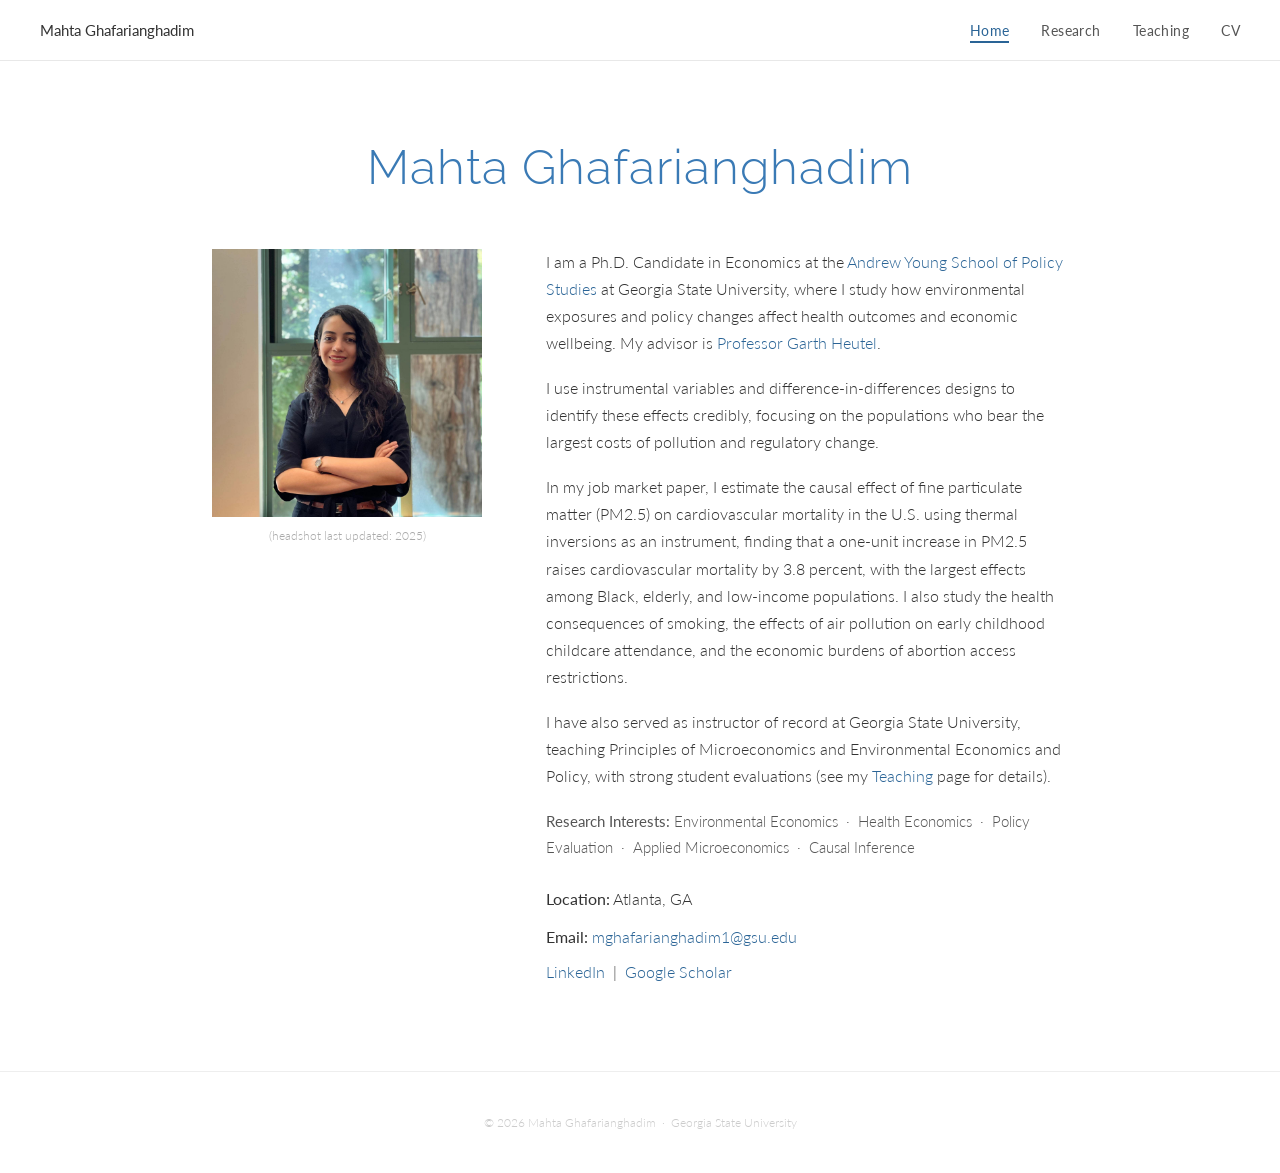
==== index.html @ 05ff89a2 "Add files via upload" ====
<!DOCTYPE html>
<html lang="en">
<head>
  <meta charset="UTF-8" />
  <meta name="viewport" content="width=device-width, initial-scale=1.0" />
  <title>Mahta Ghafarianghadim</title>
  <link rel="preconnect" href="https://fonts.googleapis.com" />
  <link rel="preconnect" href="https://fonts.gstatic.com" crossorigin />
  <link href="https://fonts.googleapis.com/css2?family=Raleway:wght@300;400&family=Lato:wght@300;400;700&display=swap" rel="stylesheet" />
  <link rel="stylesheet" href="style.css" />
</head>
<body>
<nav>
  <a class="nav-name" href="index.html">Mahta Ghafarianghadim</a>
  <ul>
    <li><a href="index.html" class="active">Home</a></li>
    <li><a href="research.html">Research</a></li>
    <li><a href="teaching.html">Teaching</a></li>
    <li><a href="cv.html">CV</a></li>
  </ul>
</nav>

<div class="page">
  <div class="name-header">
    <h1>Mahta Ghafarianghadim</h1>
  </div>

  <div class="home-grid">
    <div class="home-photo">
      <img src="mahta.jpg" alt="Mahta Ghafarianghadim" />
      <p class="photo-caption">(headshot last updated: 2025)</p>
    </div>
    <div class="home-bio">
      <p>
        I am a Ph.D. Candidate in Economics at the
        <a href="https://aysps.gsu.edu/economics/" target="_blank">Andrew Young School of Policy Studies</a>
        at Georgia State University, where I study how environmental exposures and policy changes affect health outcomes and economic wellbeing. My advisor is
        <a href="https://scholar.google.com/citations?user=TxYfplkAAAAJ&hl=en" target="_blank">Professor Garth Heutel</a>.
      </p>
      <p>
        I use instrumental variables and difference-in-differences designs to identify these effects credibly, focusing on the populations who bear the largest costs of pollution and regulatory change.
      </p>
      <p>
        In my job market paper, I estimate the causal effect of fine particulate matter (PM2.5) on cardiovascular mortality in the U.S. using thermal inversions as an instrument, finding that a one-unit increase in PM2.5 raises cardiovascular mortality by 3.8 percent, with the largest effects among Black, elderly, and low-income populations. I also study the health consequences of smoking, the effects of air pollution on early childhood childcare attendance, and the economic burdens of abortion access restrictions.
      </p>
      <p>
        I have also served as instructor of record at Georgia State University, teaching Principles of Microeconomics and Environmental Economics and Policy, with strong student evaluations (see my <a href="teaching.html">Teaching</a> page for details).
      </p>

      <p style="font-size:0.93rem;font-weight:300;color:#555;margin-top:0.2rem;">
        <strong style="font-weight:400;">Research Interests:</strong>
        Environmental Economics &nbsp;·&nbsp; Health Economics &nbsp;·&nbsp; Policy Evaluation &nbsp;·&nbsp; Applied Microeconomics &nbsp;·&nbsp; Causal Inference
      </p>

      <div class="contact-block">
        <p><strong style="font-weight:400;">Location:</strong> Atlanta, GA</p>
        <p style="margin-top:0.7rem;">
          <strong style="font-weight:400;">Email:</strong>
          <a href="mailto:mghafarianghadim1@gsu.edu">mghafarianghadim1@gsu.edu</a>
        </p>
        <p style="margin-top:0.5rem;">
          <a href="https://www.linkedin.com/in/mahta-ghafarian-ghadim-b3344017a" target="_blank">LinkedIn</a>
          &nbsp;|&nbsp;
          <a href="https://scholar.google.com/citations?user=0KQwgEEAAAAJ&hl=en" target="_blank">Google Scholar</a>
        </p>
      </div>
    </div>
  </div>
</div>

<footer>&copy; 2026 Mahta Ghafarianghadim &nbsp;·&nbsp; Georgia State University</footer>
</body>
</html>
---- style.css ----
* { box-sizing: border-box; margin: 0; padding: 0; }

body {
  font-family: "Lato", Arial, sans-serif;
  font-weight: 300;
  color: #333;
  background: #fff;
  font-size: 16px;
  line-height: 1.75;
}

a { color: #2a6496; text-decoration: none; }
a:hover { text-decoration: underline; }

/* NAV */
nav {
  display: flex;
  align-items: center;
  justify-content: space-between;
  padding: 1rem 2.5rem;
  border-bottom: 1px solid #e8e8e8;
  background: #fff;
  position: sticky;
  top: 0;
  z-index: 100;
}
.nav-name {
  font-family: "Lato", Arial, sans-serif;
  font-weight: 400;
  font-size: 0.95rem;
  color: #333;
  text-decoration: none;
}
.nav-name:hover { text-decoration: none; color: #2a6496; }
nav ul { list-style: none; display: flex; gap: 2rem; }
nav ul a {
  font-family: "Lato", Arial, sans-serif;
  font-weight: 400;
  font-size: 0.88rem;
  color: #555;
  letter-spacing: 0.03em;
}
nav ul a:hover { color: #2a6496; text-decoration: none; }
nav ul a.active { color: #2a6496; border-bottom: 2px solid #2a6496; padding-bottom: 2px; }

/* PAGE */
.page { max-width: 920px; margin: 0 auto; padding: 3rem 2rem; }

/* NAME HEADER */
.name-header { text-align: center; padding: 1rem 0 2.5rem; }
.name-header h1 {
  font-family: "Raleway", sans-serif;
  font-weight: 300;
  font-size: 3rem;
  color: #3a7ab5;
  letter-spacing: 0.02em;
}

/* HOME GRID */
.home-grid { display: flex; gap: 4rem; align-items: flex-start; }
.home-photo { flex-shrink: 0; }
.home-photo img { width: 270px; display: block; }
.photo-caption {
  font-family: "Lato", sans-serif;
  font-weight: 300;
  font-size: 0.75rem;
  color: #aaa;
  text-align: center;
  margin-top: 0.5rem;
}
.home-bio p { margin-bottom: 1.1rem; font-size: 0.97rem; color: #333; font-weight: 300; }
.contact-block { margin-top: 1.6rem; font-size: 0.93rem; font-weight: 300; }
.contact-block p { margin-bottom: 0.3rem; }

/* PAGE HEADINGS */
h1.page-title {
  font-family: "Raleway", sans-serif;
  font-weight: 300;
  font-size: 2.4rem;
  color: #3a7ab5;
  margin-bottom: 2rem;
  letter-spacing: 0.02em;
}

/* SECTION LABELS */
.list-label {
  font-family: "Lato", sans-serif;
  font-weight: 700;
  font-size: 0.75rem;
  letter-spacing: 0.1em;
  text-transform: uppercase;
  color: #888;
  margin: 2rem 0 0.8rem;
  border-bottom: 1px solid #eee;
  padding-bottom: 0.4rem;
}
.list-label:first-child { margin-top: 0; }

/* PAPERS */
.paper { margin-bottom: 2rem; }
.paper-title {
  font-family: "Lato", sans-serif;
  font-weight: 400;
  font-size: 0.97rem;
  font-style: italic;
  margin-bottom: 0.25rem;
  color: #222;
}
.badge {
  display: inline-block;
  background: #3a7ab5;
  color: #fff;
  font-family: "Lato", sans-serif;
  font-weight: 700;
  font-size: 0.65rem;
  letter-spacing: 0.07em;
  text-transform: uppercase;
  padding: 0.15rem 0.5rem;
  border-radius: 2px;
  margin-right: 0.4rem;
  vertical-align: middle;
}
.paper-meta {
  font-family: "Lato", sans-serif;
  font-weight: 300;
  font-size: 0.82rem;
  color: #999;
  margin-bottom: 0.5rem;
}
.paper-desc { font-size: 0.92rem; font-weight: 300; color: #555; line-height: 1.7; }
.pub-entry {
  font-size: 0.93rem; font-weight: 300; color: #333;
  margin-bottom: 1rem; padding-left: 1.3rem; text-indent: -1.3rem; line-height: 1.7;
}

/* TEACHING */
.course { margin-bottom: 1.3rem; }
.course-title { font-family: "Lato", sans-serif; font-weight: 400; font-size: 0.95rem; }
.course-meta { font-family: "Lato", sans-serif; font-weight: 300; font-size: 0.83rem; color: #777; margin-top: 0.15rem; }
.eval-table {
  width: 100%; max-width: 520px; border-collapse: collapse;
  font-family: "Lato", sans-serif; font-weight: 300; font-size: 0.83rem; margin: 1.6rem 0 0.4rem;
}
.eval-table th { background: #3a7ab5; color: #fff; padding: 0.5rem 1rem; text-align: left; font-weight: 400; }
.eval-table td { padding: 0.4rem 1rem; border-bottom: 1px solid #eee; color: #444; }
.eval-table tr:nth-child(even) td { background: #f7f9fb; }
.eval-note { font-family: "Lato", sans-serif; font-weight: 300; font-size: 0.76rem; color: #aaa; margin-bottom: 1rem; }
.quote-block { border-left: 3px solid #d0e3f3; padding-left: 1.2rem; margin-top: 1.6rem; }
.quote-block p { font-size: 0.9rem; font-weight: 300; font-style: italic; color: #666; margin-bottom: 0.7rem; }

/* LISTS */
.list-item {
  font-size: 0.93rem; font-weight: 300; color: #333;
  margin-bottom: 0.55rem; padding-left: 1.2rem; position: relative; line-height: 1.6;
}
.list-item::before { content: "–"; position: absolute; left: 0; color: #3a7ab5; font-weight: 400; }
.year { font-family: "Lato", sans-serif; font-weight: 300; font-size: 0.8rem; color: #bbb; margin-left: 0.4rem; }

/* BUTTONS */
.btn {
  display: inline-block;
  font-family: "Lato", sans-serif; font-weight: 400;
  font-size: 0.79rem; letter-spacing: 0.07em; text-transform: uppercase;
  border: 1px solid #3a7ab5; color: #3a7ab5;
  padding: 0.45rem 1.1rem; border-radius: 2px;
  margin-top: 1rem; margin-right: 0.6rem; transition: all 0.18s;
}
.btn:hover { background: #3a7ab5; color: #fff; text-decoration: none; }

/* FOOTER */
footer {
  text-align: center; font-family: "Lato", sans-serif; font-weight: 300;
  font-size: 0.75rem; color: #ccc; padding: 2.5rem 2rem;
  border-top: 1px solid #eee; margin-top: 2rem;
}

@media (max-width: 660px) {
  .home-grid { flex-direction: column; align-items: center; }
  .home-photo img { width: 220px; }
  .name-header h1 { font-size: 2.1rem; }
  nav { padding: 0.9rem 1.2rem; }
  nav ul { gap: 1rem; }
}

/* ── PAGE BANNER ── */
.page-banner {
  width: 100%;
  height: 220px;
  object-fit: cover;
  object-position: center;
  display: block;
  filter: brightness(0.72);
}
.banner-wrapper {
  position: relative;
  width: 100%;
  height: 220px;
  overflow: hidden;
  background: #2a4a5e;
}
.banner-title {
  position: absolute;
  bottom: 2rem;
  left: 50%;
  transform: translateX(-50%);
  font-family: "Raleway", sans-serif;
  font-weight: 300;
  font-size: 3rem;
  color: #fff;
  letter-spacing: 0.05em;
  white-space: nowrap;
}

/* ── BULLET LIST ── */
.bullet-list {
  list-style: disc;
  padding-left: 2rem;
  margin: 0.4rem 0 0.8rem;
}
.bullet-list li {
  font-family: "Lato", sans-serif;
  font-weight: 300;
  font-size: 0.92rem;
  color: #444;
  margin-bottom: 0.25rem;
  line-height: 1.6;
}
.bullet-list li a { color: #2a6496; }
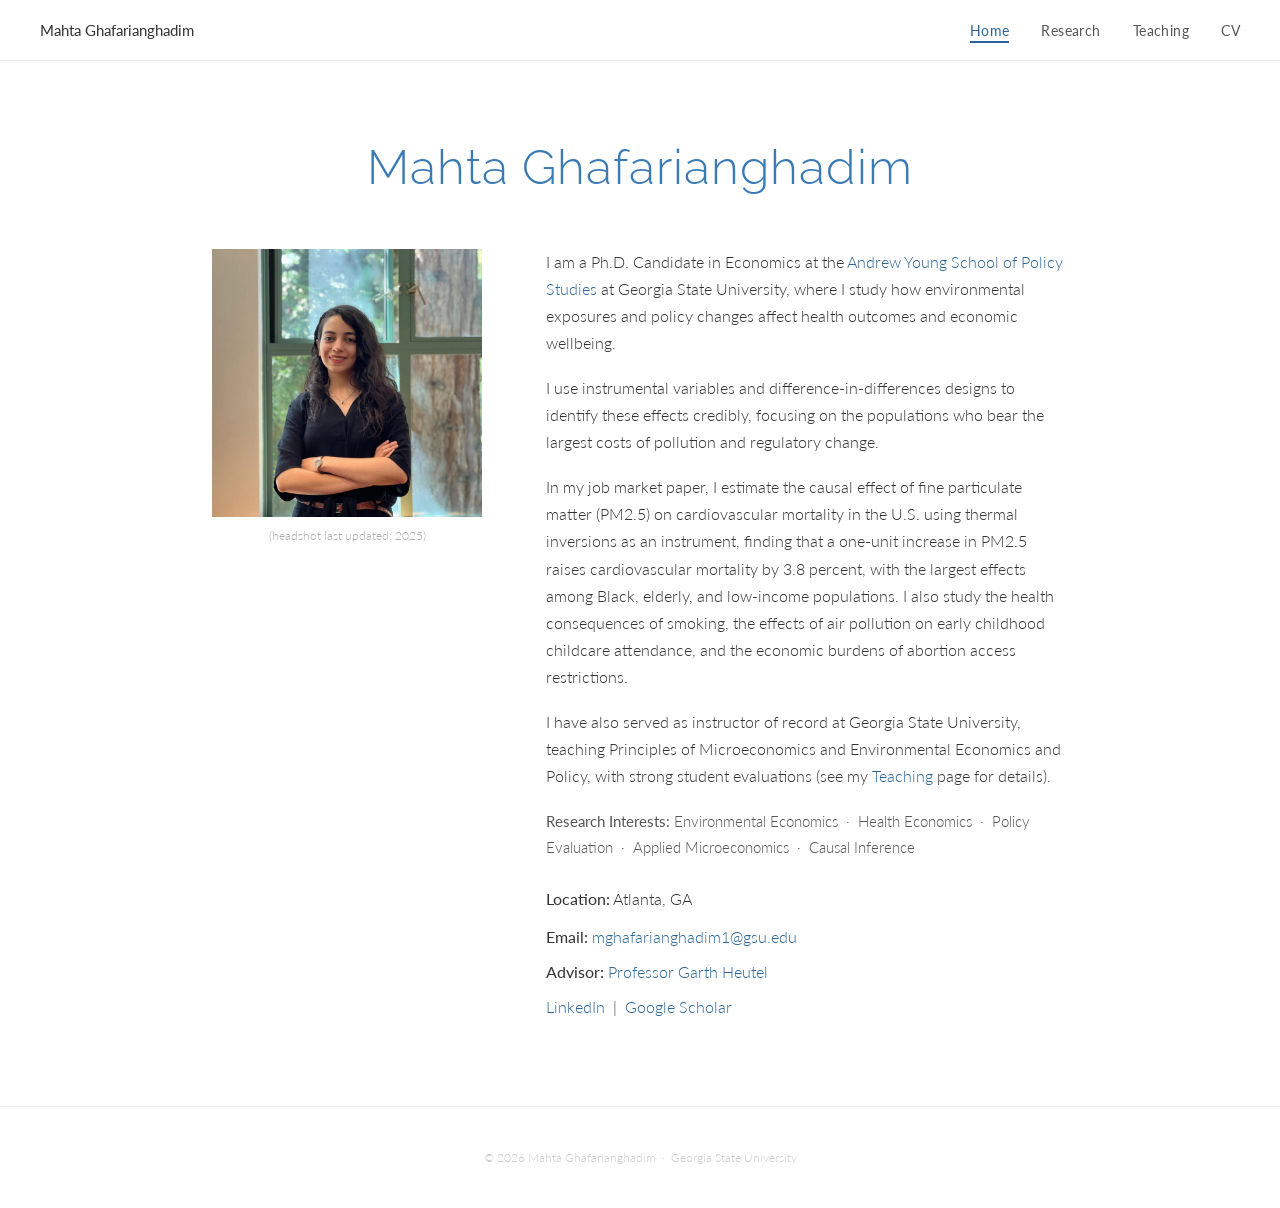
==== commit e89bde7b: "Add files via upload" ====
--- a/index.html
+++ b/index.html
@@ -34,8 +34,7 @@
       <p>
         I am a Ph.D. Candidate in Economics at the
         <a href="https://aysps.gsu.edu/economics/" target="_blank">Andrew Young School of Policy Studies</a>
-        at Georgia State University, where I study how environmental exposures and policy changes affect health outcomes and economic wellbeing. My advisor is
-        <a href="https://scholar.google.com/citations?user=TxYfplkAAAAJ&hl=en" target="_blank">Professor Garth Heutel</a>.
+        at Georgia State University, where I study how environmental exposures and policy changes affect health outcomes and economic wellbeing.
       </p>
       <p>
         I use instrumental variables and difference-in-differences designs to identify these effects credibly, focusing on the populations who bear the largest costs of pollution and regulatory change.
@@ -59,6 +58,10 @@
           <a href="mailto:mghafarianghadim1@gsu.edu">mghafarianghadim1@gsu.edu</a>
         </p>
         <p style="margin-top:0.5rem;">
+          <strong style="font-weight:400;">Advisor:</strong>
+          <a href="https://scholar.google.com/citations?user=TxYfplkAAAAJ&hl=en" target="_blank">Professor Garth Heutel</a>
+        </p>
+        <p style="margin-top:0.5rem;">
           <a href="https://www.linkedin.com/in/mahta-ghafarian-ghadim-b3344017a" target="_blank">LinkedIn</a>
           &nbsp;|&nbsp;
           <a href="https://scholar.google.com/citations?user=0KQwgEEAAAAJ&hl=en" target="_blank">Google Scholar</a>
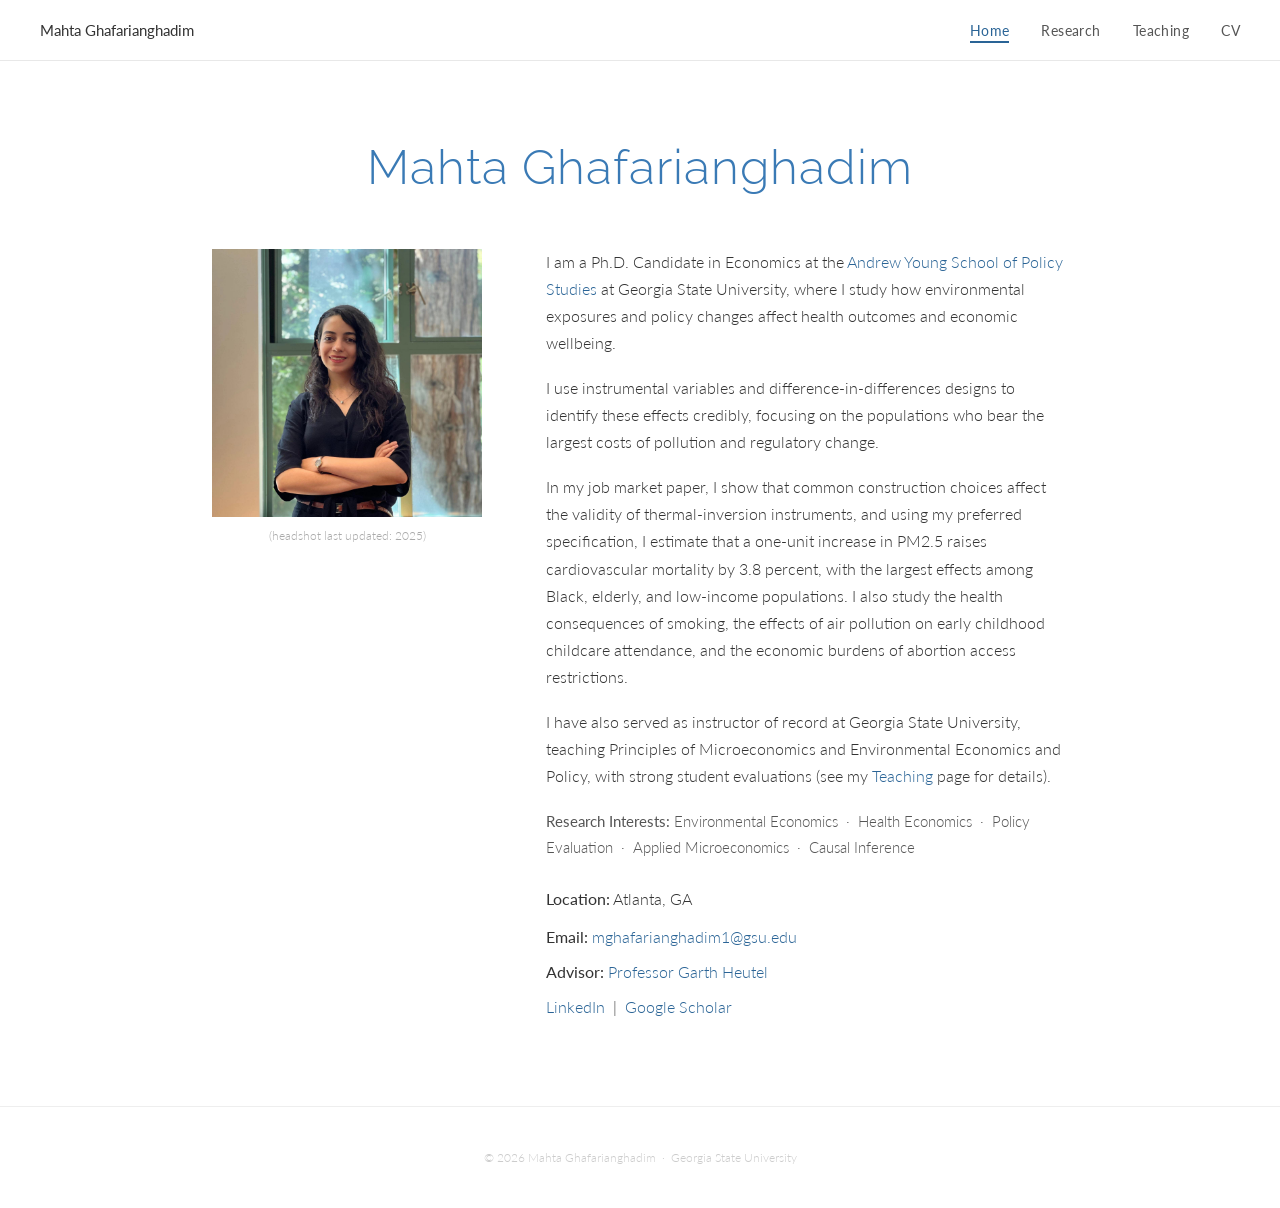
==== commit 934af211: "Add files via upload" ====
--- a/index.html
+++ b/index.html
@@ -40,7 +40,7 @@
         I use instrumental variables and difference-in-differences designs to identify these effects credibly, focusing on the populations who bear the largest costs of pollution and regulatory change.
       </p>
       <p>
-        In my job market paper, I estimate the causal effect of fine particulate matter (PM2.5) on cardiovascular mortality in the U.S. using thermal inversions as an instrument, finding that a one-unit increase in PM2.5 raises cardiovascular mortality by 3.8 percent, with the largest effects among Black, elderly, and low-income populations. I also study the health consequences of smoking, the effects of air pollution on early childhood childcare attendance, and the economic burdens of abortion access restrictions.
+        In my job market paper, I show that common construction choices affect the validity of thermal-inversion instruments, and using my preferred specification, I estimate that a one-unit increase in PM2.5 raises cardiovascular mortality by 3.8 percent, with the largest effects among Black, elderly, and low-income populations. I also study the health consequences of smoking, the effects of air pollution on early childhood childcare attendance, and the economic burdens of abortion access restrictions.
       </p>
       <p>
         I have also served as instructor of record at Georgia State University, teaching Principles of Microeconomics and Environmental Economics and Policy, with strong student evaluations (see my <a href="teaching.html">Teaching</a> page for details).
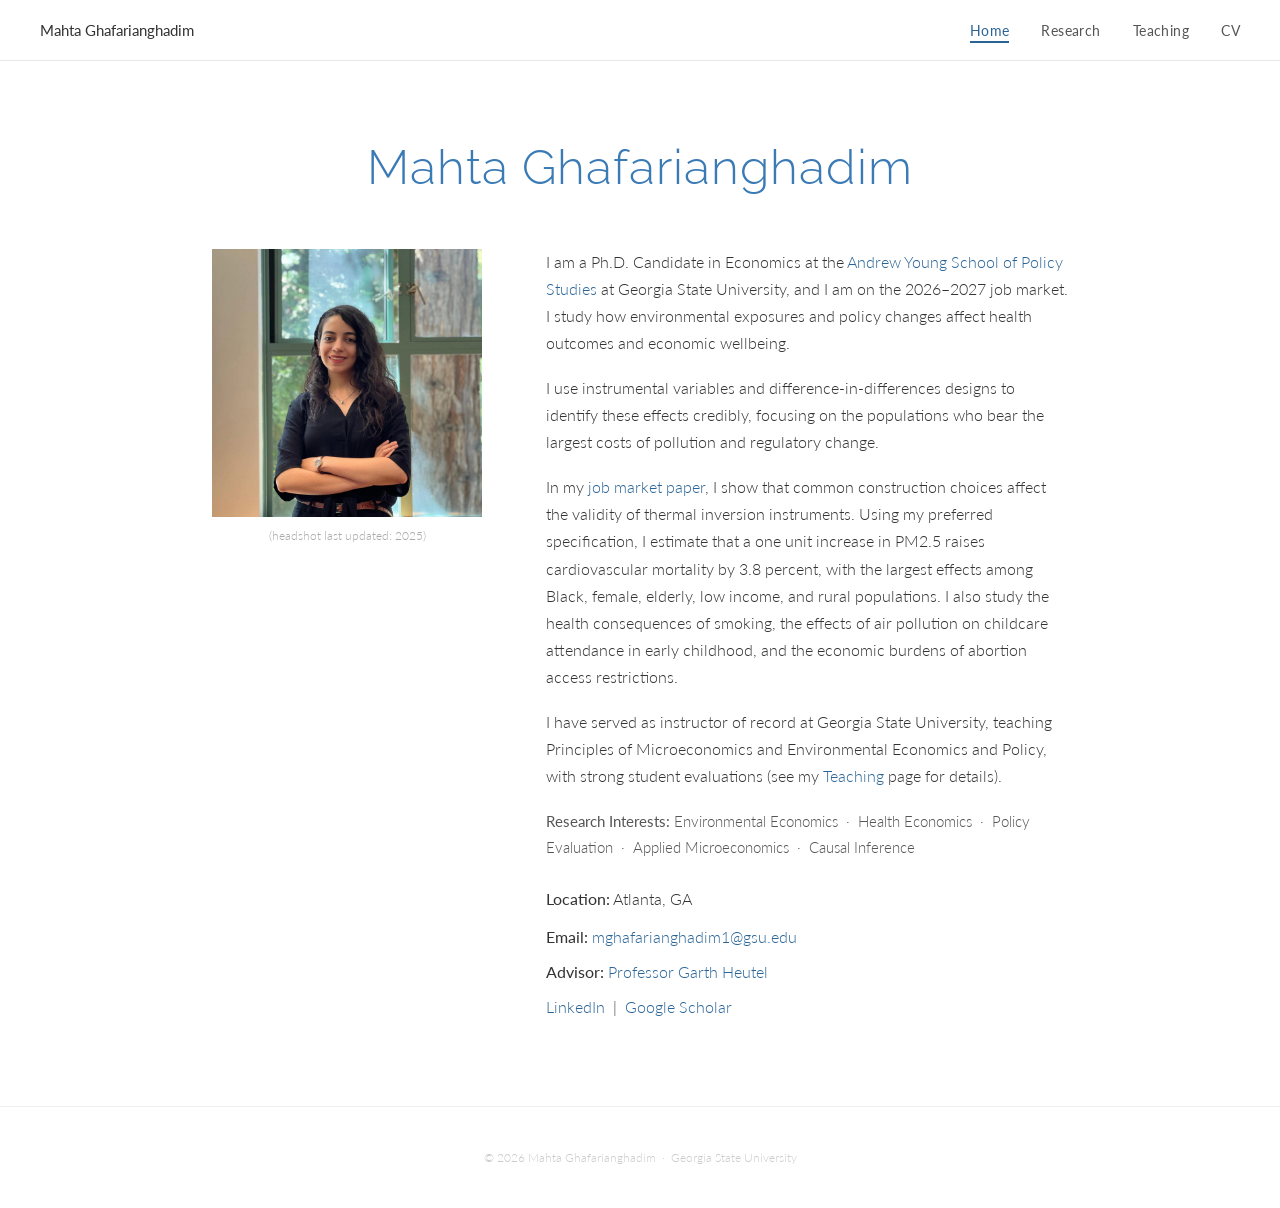
==== commit 185a1781: "Add files via upload" ====
--- a/index.html
+++ b/index.html
@@ -34,16 +34,16 @@
       <p>
         I am a Ph.D. Candidate in Economics at the
         <a href="https://aysps.gsu.edu/economics/" target="_blank">Andrew Young School of Policy Studies</a>
-        at Georgia State University, where I study how environmental exposures and policy changes affect health outcomes and economic wellbeing.
+        at Georgia State University, and I am on the 2026–2027 job market. I study how environmental exposures and policy changes affect health outcomes and economic wellbeing.
       </p>
       <p>
         I use instrumental variables and difference-in-differences designs to identify these effects credibly, focusing on the populations who bear the largest costs of pollution and regulatory change.
       </p>
       <p>
-        In my job market paper, I show that common construction choices affect the validity of thermal-inversion instruments, and using my preferred specification, I estimate that a one-unit increase in PM2.5 raises cardiovascular mortality by 3.8 percent, with the largest effects among Black, elderly, and low-income populations. I also study the health consequences of smoking, the effects of air pollution on early childhood childcare attendance, and the economic burdens of abortion access restrictions.
+        In my <a href="JMP_MahtaGhafarianghadim_Sep19.pdf" target="_blank">job market paper</a>, I show that common construction choices affect the validity of thermal inversion instruments. Using my preferred specification, I estimate that a one unit increase in PM2.5 raises cardiovascular mortality by 3.8 percent, with the largest effects among Black, female, elderly, low income, and rural populations. I also study the health consequences of smoking, the effects of air pollution on childcare attendance in early childhood, and the economic burdens of abortion access restrictions.
       </p>
       <p>
-        I have also served as instructor of record at Georgia State University, teaching Principles of Microeconomics and Environmental Economics and Policy, with strong student evaluations (see my <a href="teaching.html">Teaching</a> page for details).
+        I have served as instructor of record at Georgia State University, teaching Principles of Microeconomics and Environmental Economics and Policy, with strong student evaluations (see my <a href="teaching.html">Teaching</a> page for details).
       </p>
 
       <p style="font-size:0.93rem;font-weight:300;color:#555;margin-top:0.2rem;">
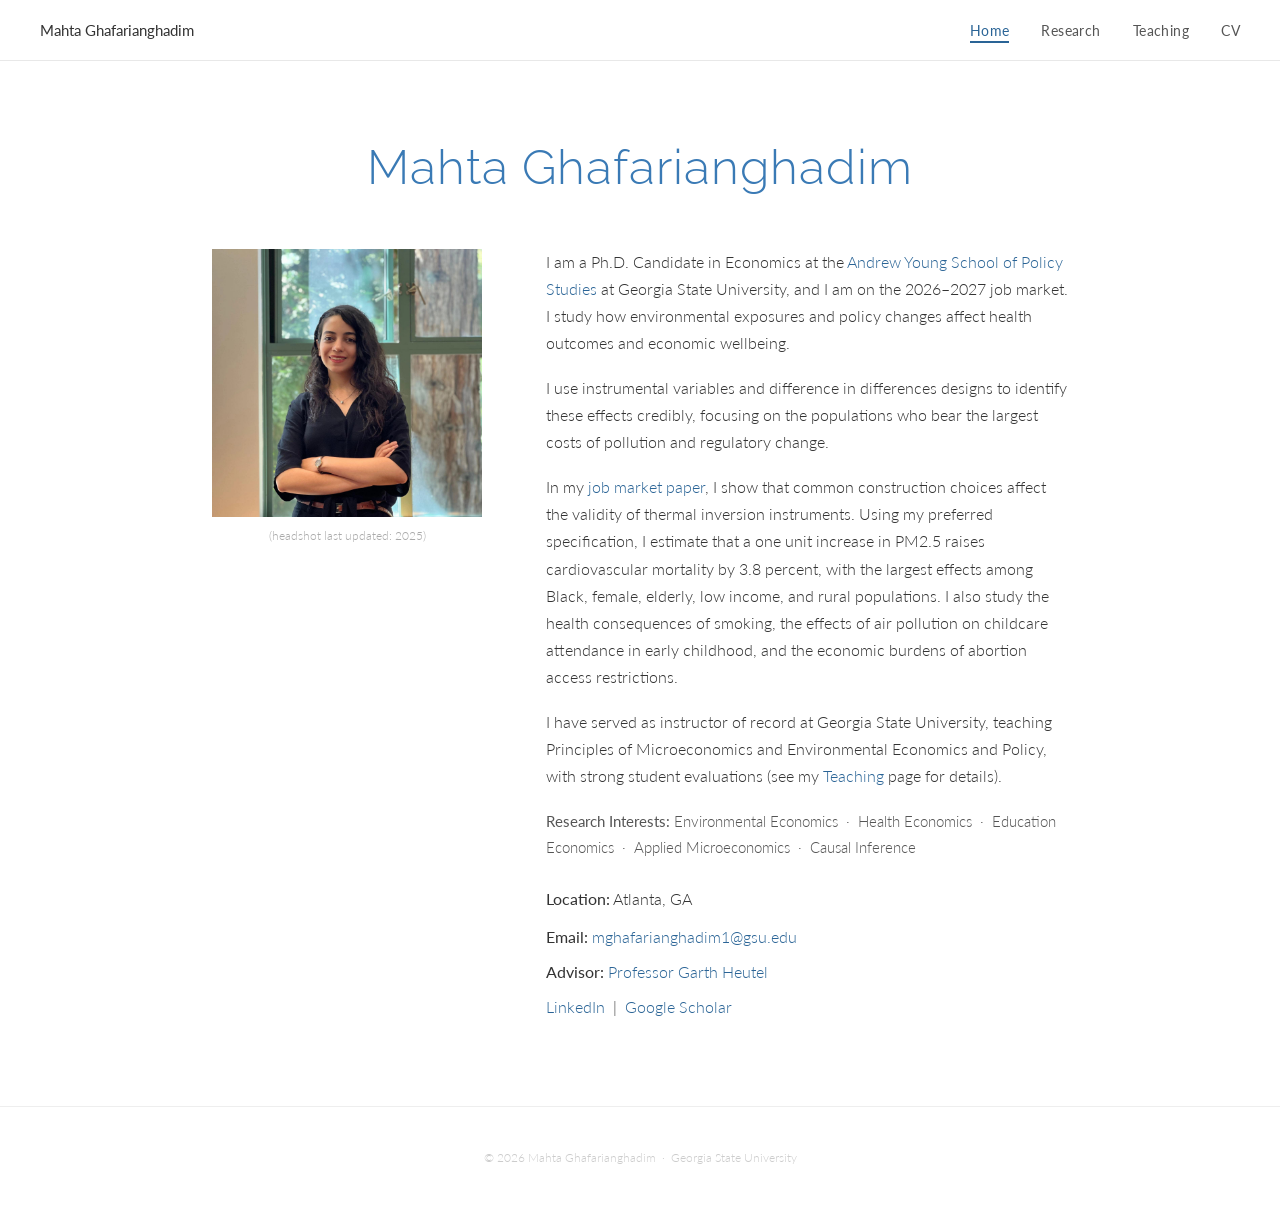
==== commit 0c4606d3: "Add files via upload" ====
--- a/index.html
+++ b/index.html
@@ -37,7 +37,7 @@
         at Georgia State University, and I am on the 2026–2027 job market. I study how environmental exposures and policy changes affect health outcomes and economic wellbeing.
       </p>
       <p>
-        I use instrumental variables and difference-in-differences designs to identify these effects credibly, focusing on the populations who bear the largest costs of pollution and regulatory change.
+        I use instrumental variables and difference in differences designs to identify these effects credibly, focusing on the populations who bear the largest costs of pollution and regulatory change.
       </p>
       <p>
         In my <a href="JMP_MahtaGhafarianghadim_Sep19.pdf" target="_blank">job market paper</a>, I show that common construction choices affect the validity of thermal inversion instruments. Using my preferred specification, I estimate that a one unit increase in PM2.5 raises cardiovascular mortality by 3.8 percent, with the largest effects among Black, female, elderly, low income, and rural populations. I also study the health consequences of smoking, the effects of air pollution on childcare attendance in early childhood, and the economic burdens of abortion access restrictions.
@@ -48,7 +48,7 @@
 
       <p style="font-size:0.93rem;font-weight:300;color:#555;margin-top:0.2rem;">
         <strong style="font-weight:400;">Research Interests:</strong>
-        Environmental Economics &nbsp;·&nbsp; Health Economics &nbsp;·&nbsp; Policy Evaluation &nbsp;·&nbsp; Applied Microeconomics &nbsp;·&nbsp; Causal Inference
+        Environmental Economics &nbsp;·&nbsp; Health Economics &nbsp;·&nbsp; Education Economics &nbsp;·&nbsp; Applied Microeconomics &nbsp;·&nbsp; Causal Inference
       </p>
 
       <div class="contact-block">
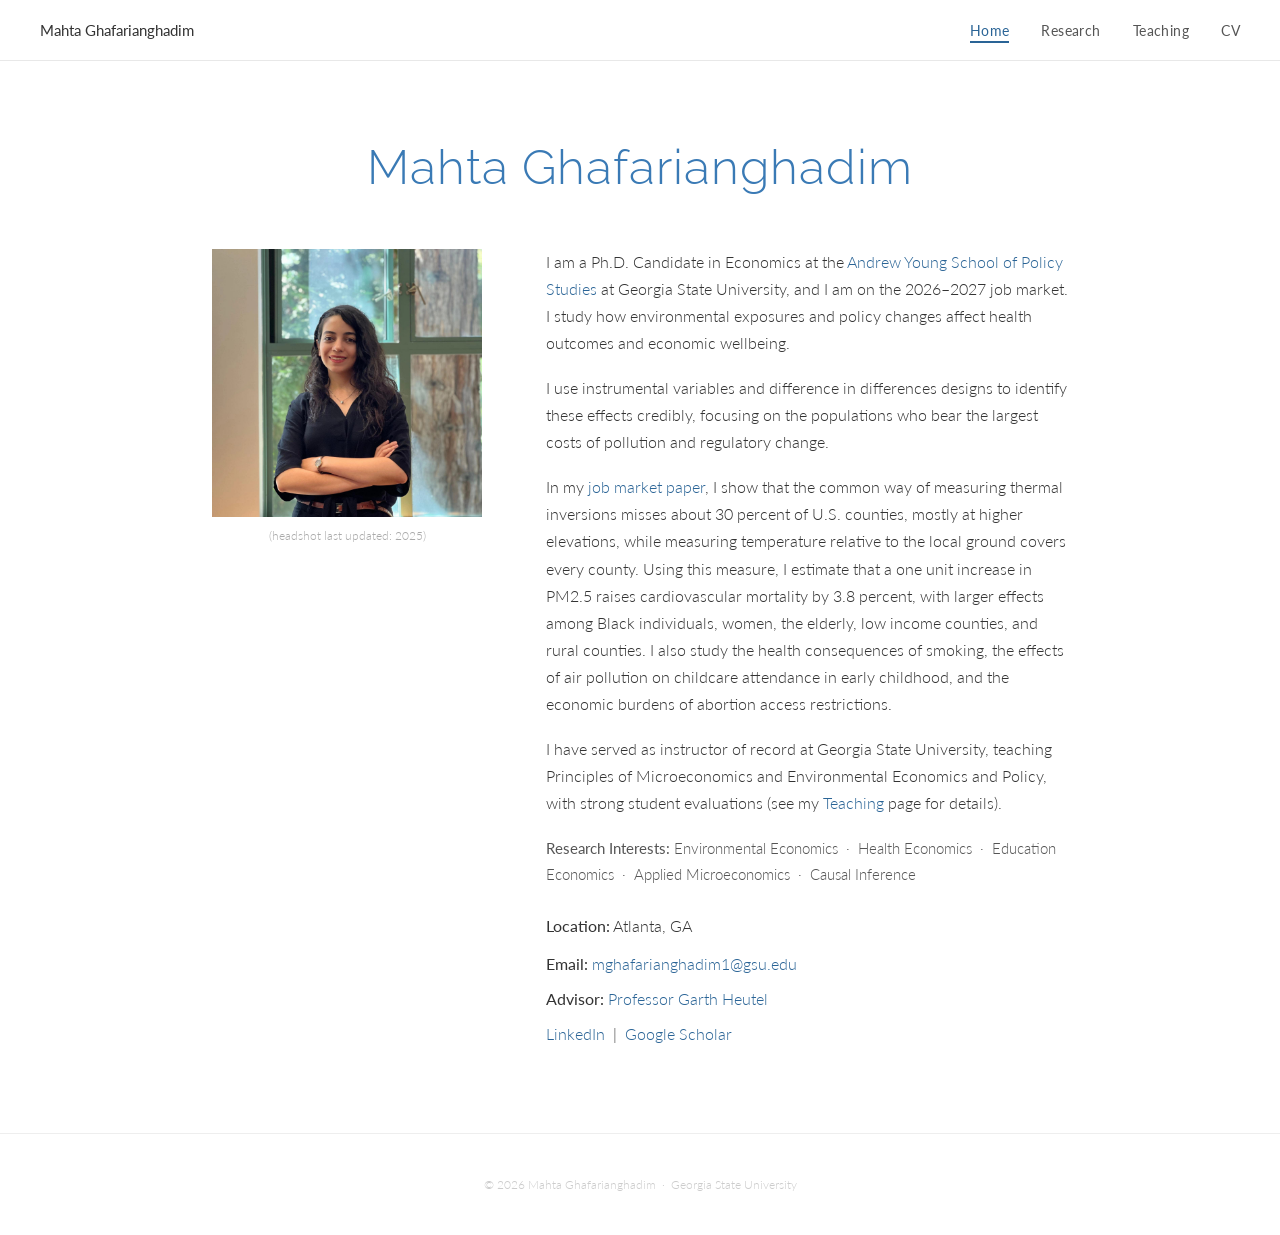
==== commit 754f3f5c: "Add files via upload" ====
--- a/index.html
+++ b/index.html
@@ -40,7 +40,7 @@
         I use instrumental variables and difference in differences designs to identify these effects credibly, focusing on the populations who bear the largest costs of pollution and regulatory change.
       </p>
       <p>
-        In my <a href="JMP_MahtaGhafarianghadim_Sep19.pdf" target="_blank">job market paper</a>, I show that common construction choices affect the validity of thermal inversion instruments. Using my preferred specification, I estimate that a one unit increase in PM2.5 raises cardiovascular mortality by 3.8 percent, with the largest effects among Black, female, elderly, low income, and rural populations. I also study the health consequences of smoking, the effects of air pollution on childcare attendance in early childhood, and the economic burdens of abortion access restrictions.
+        In my <a href="JMP_MahtaGhafarianghadim.pdf" target="_blank">job market paper</a>, I show that the common way of measuring thermal inversions misses about 30 percent of U.S. counties, mostly at higher elevations, while measuring temperature relative to the local ground covers every county. Using this measure, I estimate that a one unit increase in PM2.5 raises cardiovascular mortality by 3.8 percent, with larger effects among Black individuals, women, the elderly, low income counties, and rural counties. I also study the health consequences of smoking, the effects of air pollution on childcare attendance in early childhood, and the economic burdens of abortion access restrictions.
       </p>
       <p>
         I have served as instructor of record at Georgia State University, teaching Principles of Microeconomics and Environmental Economics and Policy, with strong student evaluations (see my <a href="teaching.html">Teaching</a> page for details).
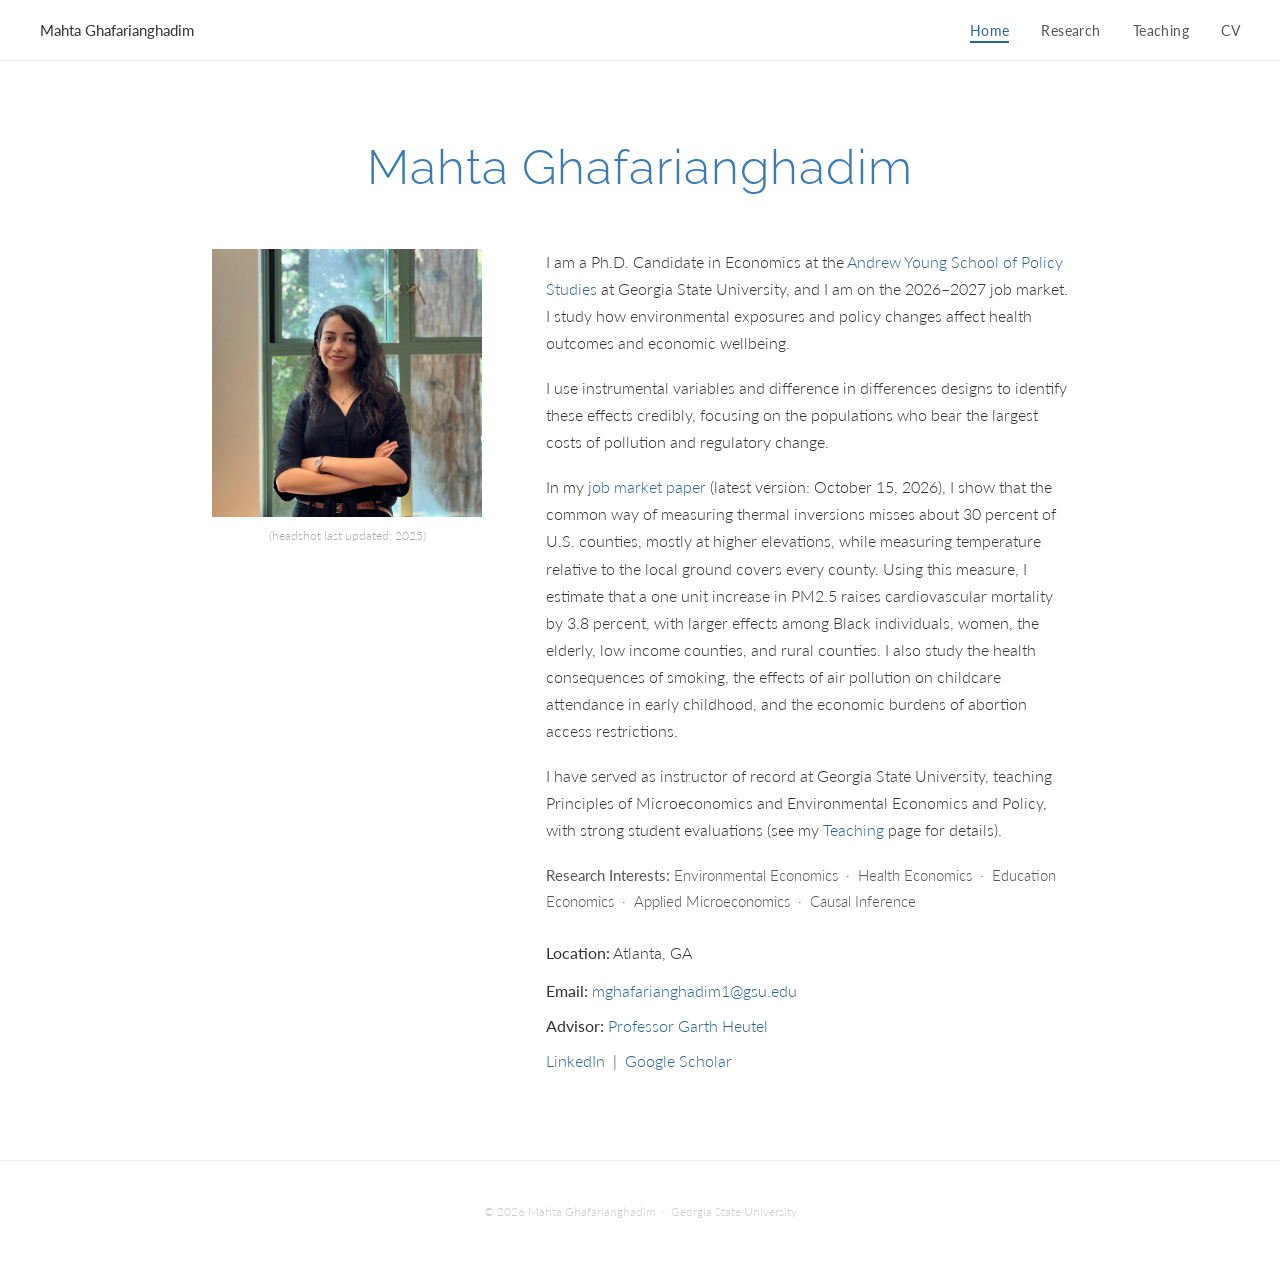
==== commit 58de1905: "Add files via upload" ====
--- a/index.html
+++ b/index.html
@@ -40,7 +40,7 @@
         I use instrumental variables and difference in differences designs to identify these effects credibly, focusing on the populations who bear the largest costs of pollution and regulatory change.
       </p>
       <p>
-        In my <a href="JMP_MahtaGhafarianghadim.pdf" target="_blank">job market paper</a>, I show that the common way of measuring thermal inversions misses about 30 percent of U.S. counties, mostly at higher elevations, while measuring temperature relative to the local ground covers every county. Using this measure, I estimate that a one unit increase in PM2.5 raises cardiovascular mortality by 3.8 percent, with larger effects among Black individuals, women, the elderly, low income counties, and rural counties. I also study the health consequences of smoking, the effects of air pollution on childcare attendance in early childhood, and the economic burdens of abortion access restrictions.
+        In my <a href="JMP_MahtaGhafarianghadim.pdf" target="_blank">job market paper</a><span class="jmp-version"></span>, I show that the common way of measuring thermal inversions misses about 30 percent of U.S. counties, mostly at higher elevations, while measuring temperature relative to the local ground covers every county. Using this measure, I estimate that a one unit increase in PM2.5 raises cardiovascular mortality by 3.8 percent, with larger effects among Black individuals, women, the elderly, low income counties, and rural counties. I also study the health consequences of smoking, the effects of air pollution on childcare attendance in early childhood, and the economic burdens of abortion access restrictions.
       </p>
       <p>
         I have served as instructor of record at Georgia State University, teaching Principles of Microeconomics and Environmental Economics and Policy, with strong student evaluations (see my <a href="teaching.html">Teaching</a> page for details).
@@ -72,5 +72,18 @@
 </div>
 
 <footer>&copy; 2026 Mahta Ghafarianghadim &nbsp;·&nbsp; Georgia State University</footer>
+
+<script>
+  fetch('jmp_version.txt', { cache: 'no-store' })
+    .then(function (r) { return r.ok ? r.text() : ''; })
+    .then(function (t) {
+      t = t.trim();
+      if (!t) return;
+      document.querySelectorAll('.jmp-version').forEach(function (el) {
+        el.textContent = ' (latest version: ' + t + ')';
+      });
+    })
+    .catch(function () {});
+</script>
 </body>
 </html>
